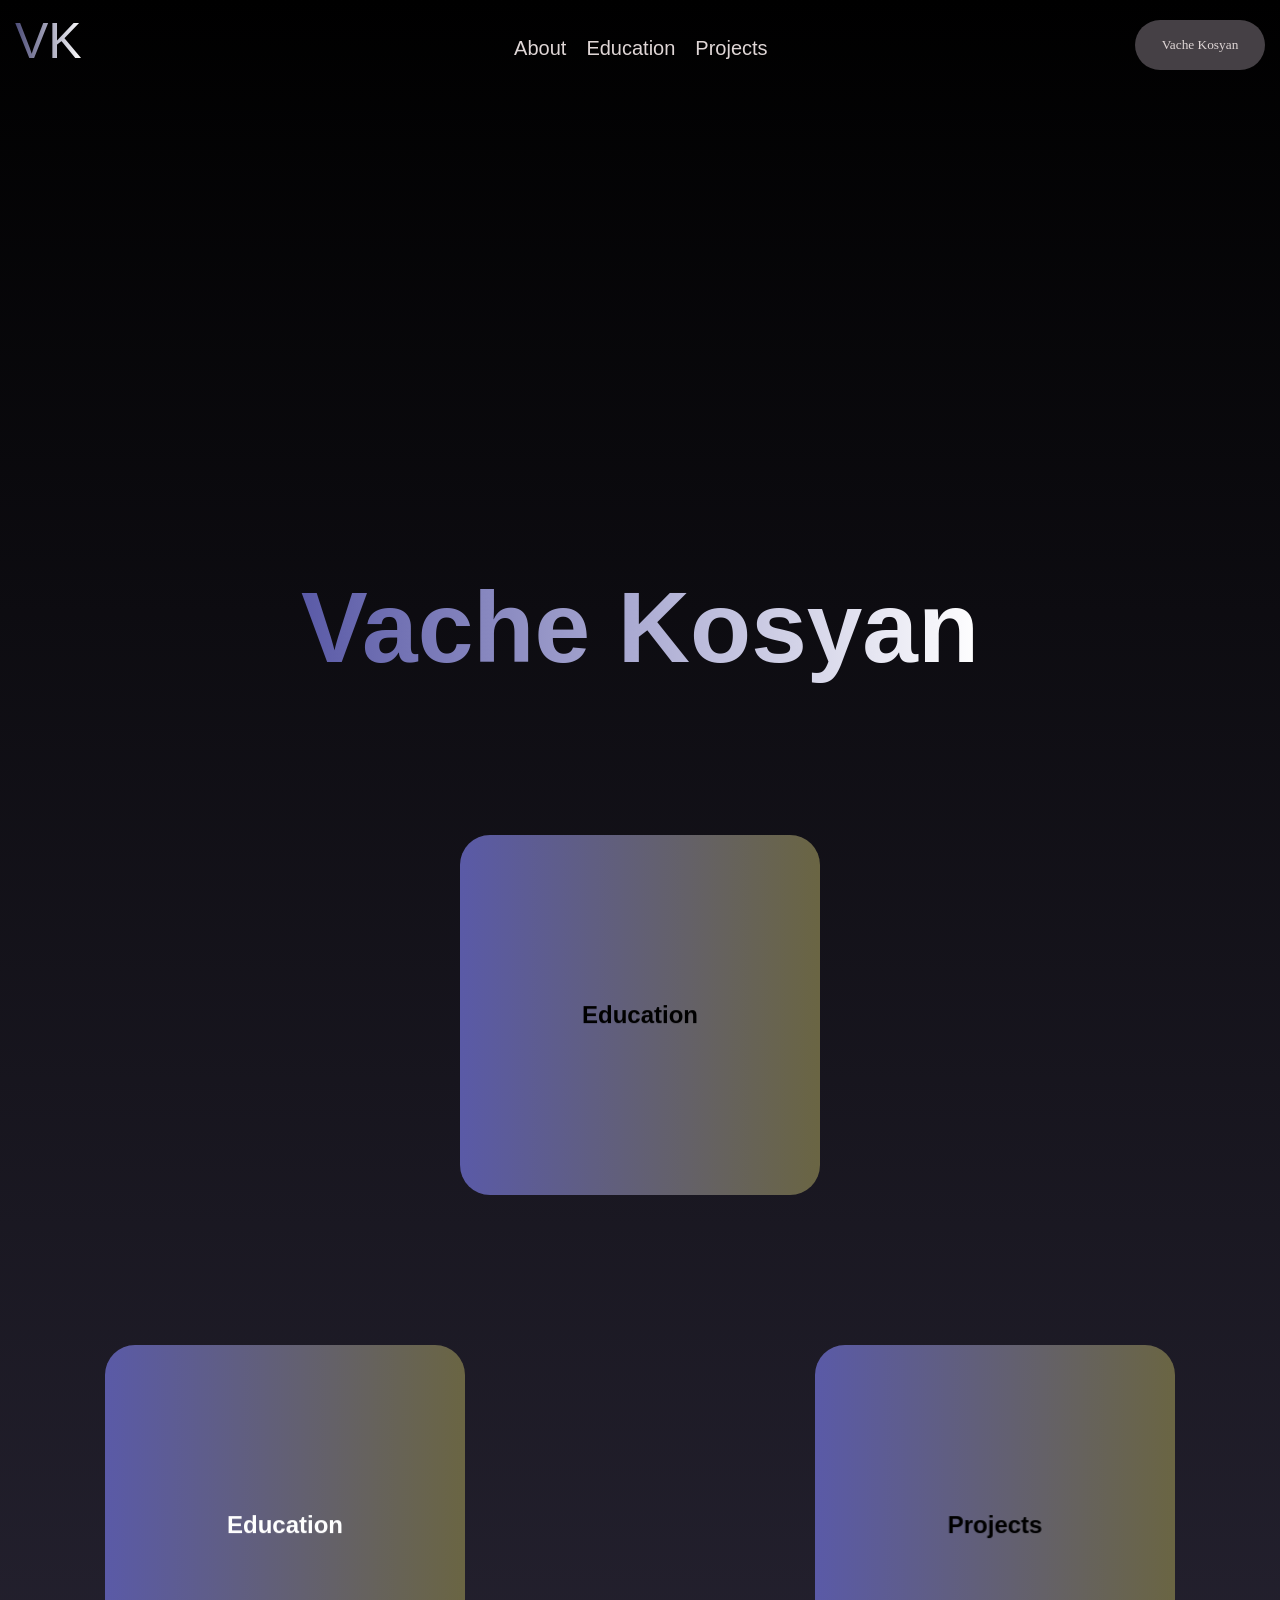
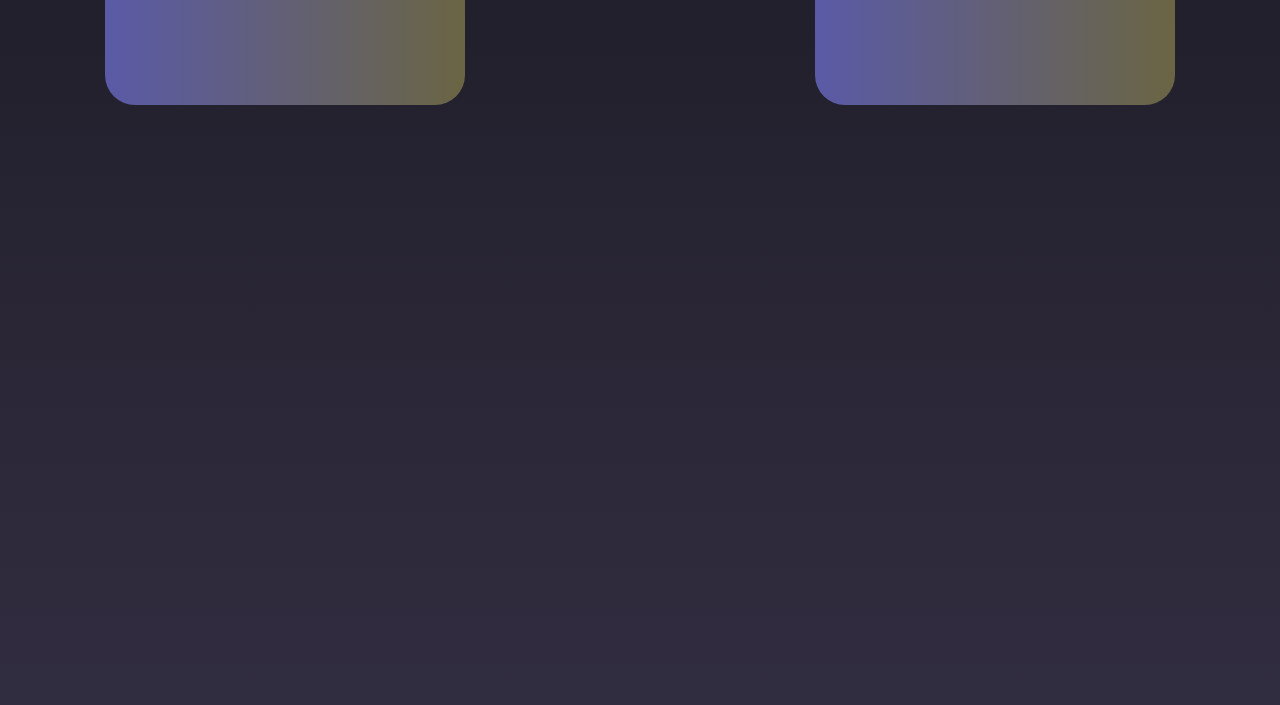
==== mainNav.html @ a5d09765 "Initial commit" ====
<!DOCTYPE html>
<html lang="en" class="dark">

    <head>

        <link href="CSS/mainNav.css" rel="stylesheet">
        <script src="JS/mainNav.js" defer></script>
    </head>
    
    <body>
        <div class="wrapper">

            
            
            <nav id="flexBoxNavOne">
                <span id="logo">
                    VK
                </span>
                
                <nav id="flexBoxNavTwo">

                        <button class="referenceButtons">
                            About
                        </button>
    
    
    
                        <button class="referenceButtons">
                            Education
                        </button>
    
                        
                        <button class="referenceButtons">
                            Projects
                        </button>            
                </nav>

                <button id="headerButton">
                    <span id="buttonText">Vache Kosyan</span>
                </button>  
            </nav>


                
                
            
            
            
            
            <main>
                     
                
                
                <section class="mainPortSection">
                    

                    <h1 class="largeName">
                        Vache Kosyan
                    </h1>
                    <div class="layoutHover">

                            <div class="layoutContainer">
                                <div class="educationSection">
                                    <h2 class="educationTitle">Education</h2>
                                </div>
                                    
                                <div class="backCard">
                                    <h2><strong>College</strong></h2>
                                    <p>I am enrolled full time at the University of Washington Bothell planning on majoring in Computer Science & Software Engineering in my Sophomore Year! Learn more about me <a href="HTML (Pages)/aboutMe.html">here</a>!</p>
                                </div>
                            </div>
                    </div>
                    
                    <div class="gridDisplaySubSections">
                        <div class="layoutHover">
                           

                            <div class="layoutContainer">
                                

                                <div class="aboutMeSection">
                                    <h2 class="aboutMeTitle">Education</h2>
                                </div>
                                
                                <div class="aboutMeBack">
                                    <h2>College</h2>
                                    <p>I am enrolled full time at the University of Washington Bothell planning on majoring in Computer Science & Software Engineering in my Sophomore Year!</p>
                                </div>
                            </div>
                                

                        </div>
                        <div class="layoutHover">
                            

                            <div class="layoutContainer">
    
                                <div class="articleSection">
                                    <h2 class="articleTitle">Projects</h2>
                                </div>
                                
                                <div class="articleSectionBack">
                                    <h2>Hello</h2>
                                    <p class="nameInformation">Lorem ipsum, dolor sit amet consectetur adipisicing elit. Obcaecati maiores aspernatur architecto ipsam earum nisi voluptate. Optio distinctio, iste asperiores ut excepturi odit accusamus nihil dolores nostrum? Aliquam, impedit voluptas. Lorem ipsum dolor sit, amet consectetur adipisicing elit. Veniam quo aperiam necessitatibus, ea sunt debitis cupiditate volupta</p>
                                </div>
                            </div>
                        </div>


                    </div>


                    



                </section>


                
                
                
            </main>
            
            
            <footer>
                
            </footer>
        </div>
        
    </body>
    <section>
        <div id="popoverLikeJS">
            <div class="faceTitle">

                <img id="faceImage" src="Images/OIP.jpg" alt="A circular picture of my face">
                
                
                <h1 class="popoverTitle">Vache Kosyan</h1>
            </div>
    
            <h2 class="popoverStatus">Full-Stack Developer</h2>
            <p class="popoverAboutMe">I am a professional full-stack developer and LLM innovator. I focus on connective full-stack expertise with minimal use of LLMs</p>
        </div>

    </section>


</html>
---- CSS/mainNav.css ----
*{
    box-sizing: border-box;
}


@layer reset{
   
    body{
        margin: 0;
    }
    
    body, html{
        overflow-y:scroll;
        scrollbar-width: none;
    }

    
    
}



img{
    display: block;
    max-inline-size: 100%;
    margin-inline: auto;
}


.wrapper{
    background: linear-gradient(180deg, black, rgb(49, 45, 64));
    width: 100dvw;
    filter: blur(0);
    transition: filter 1s ease;
    display: flex;
    gap: 500px;
    flex-direction: column;
    

   
}

.wrapper.blur{
    filter:blur(4px);
    transition: filter 1s ease;
}


#flexBoxNavOne{
    display: flex;
    justify-content:space-between;
    align-items: flex-end;
    height: 70px;
    
}


#flexBoxNavOne > :first-child{
    margin-left: 15px;
    
}

#flexBoxNavOne > :nth-child(2){
    margin-bottom: 10px;
    margin-left: 65px;
}

#flexBoxNavOne > :nth-child(3){
    margin-right: 15px;
    
}



#flexBoxNavTwo{
    display: flex;
    gap: 20px;
    
}





.referenceButtons{
    border: 0;
    padding: 0;
    background-color: inherit;
    color: rgb(223, 214, 214);
    font-size: 20px;
    transform: scale(1);
    
    

}




.aboutMeButton{
    background-color: red;
}

#logo{
    background: linear-gradient(90deg, rgb(76, 76, 119), white);
    background-clip: text;
    color: transparent;
    font-size: 50px;
    font-family: 'Gill Sans', 'Gill Sans MT', Calibri, 'Trebuchet MS', sans-serif;
    
}

#headerButton 
{
    
    
    background-color: rgb(69,64,69);
    border: 0;
    margin:0;
    width: 130px;
    height:50px;
    border-radius: 30px;
    padding: 1px 6px;
    transform: scale(1);
    transition: transform 2s ease-out,
                background-color 2s ease;
    
                
                
}
            
#headerButton.open{
    background-color: #a86f32;
    
}
#headerButton #buttonText{
    color: rgb(223, 214, 214);
    font-family: serif;
}




main{
    position: relative;
    left: 50vw;
    transform: translateX(-50%);
    
}



.mainPortSection{
    display: flex;
    flex-direction: column;
    gap: 150px;
    align-items: center;
    font-family: sans-serif;
    margin-bottom: 100px;

}


.mainPortSection .largeName{
    font-size: 100px;
    margin: 0;
    background: linear-gradient(90deg, rgb(90, 90, 167), white);
    background-clip: text;
    color: transparent;
    
}


.mainPortSection .gridDisplaySubSections{
    display: flex;
    width: 100vw;
    justify-content: center;
    gap: 350px;
    flex-wrap: wrap;
    
}








.layoutContainer{
    text-align: center;
    background: linear-gradient(90deg, rgb(90, 90, 167), rgb(106, 101, 67));
    border-radius: 30px;
    max-width: 360px;
    min-width: 360px;
    min-height: 360px;
    max-height: 360px;
    padding: 40px;
    transform: rotateY(0deg);
    transition: transform 0.65s ease;
    transform-style: preserve-3d;
    
    
    


}


.layoutContainer > :first-child{
    position: absolute;
    top: 50%;
    left: 50%;
    transform: translate(-50%,-50%);
    
    
}



.layoutContainer.open{
    transform: rotateY(180deg);
    transition: transform 0.65s ease;
}






.layoutContainer > *{
    backface-visibility: hidden;
}

.layoutContainer > :nth-child(2) p{
    line-height: 1.5;
    font-weight: 600;
    color: white;
}



.layoutContainer > :nth-child(2){
    width: 280px;
    position: absolute;
    top: 50%;
    transform: rotateY(180deg) translateY(-50%);
}



.layoutContainer.shadow{
    box-shadow: 0 0 50px rgb(216, 216, 230);
    transition: box-shadow 0.35s ease;
}


.layoutHover:hover{
    transform: scale(1.05);
    cursor: pointer;
}





.mainPortSection .aboutMeTitle{
    color: white;
}

.mainPortSection .nameInformation{
    color: white;

}




/**Psuedo Classes*/
#headerButton:hover{
    background-color: #a86f32;
    transform: scale(1.05);
    transition: transform 2s ease-out,
                background-color 2s ease;
    cursor: pointer;
}

.referenceButtons:hover{
    cursor: pointer;
    transform: scale(1.1);
    
}


a{
    color: blue;
}
a:hover{
    color: rgb(233, 234, 241);
   
}


a:focus{
    color: rgb(159, 6, 247);
}

a:active{
    color: black;
}




/*POPOVER SECTIONS*/

#popoverLikeJS *{
    margin: 0;
}
#popoverLikeJS{
    position: absolute;
    text-align: center;
    top: 50vh;
    left: 50vw;
    transform: translate(-50%, -50%);
    padding: 20px;
    height: 370px;
    max-width: 370px;
    min-width: 370px;
    background: linear-gradient(90deg, rgb(61, 52, 104), rgb(97, 89, 125));
    opacity: 0;
    transition: opacity 0.35s ease;
    border-radius: 30px;
    pointer-events: none;
    font-family: sans-serif;
    display: flex;
    flex-direction: column;
    align-items: center;
    gap: 10px;
    
    
}
#popoverLikeJS.open{
    opacity: 1;
    transition: opacity 0.35s ease;
    pointer-events: all;
    

}

#popoverLikeJS .faceTitle{
    margin-top: 10px;
    color: rgb(135, 135, 202);
    display: flex;
    flex-direction: column;
    align-items: center;
    gap: 12px;
    font-size: 18px;
    
    
    
    
}

#popoverLikeJS #faceImage{
    
    width: 70px;
    clip-path: circle(35px);
}






#popoverLikeJS .popoverStatus{
    color: rgb(255, 120, 30);
    margin-bottom: 25px;
    font-size: 18px;
    
}

#popoverLikeJS .popoverAboutMe{
    font-weight: 600;
    color: white;
    line-height: 1.5;
    width: 300px;
}
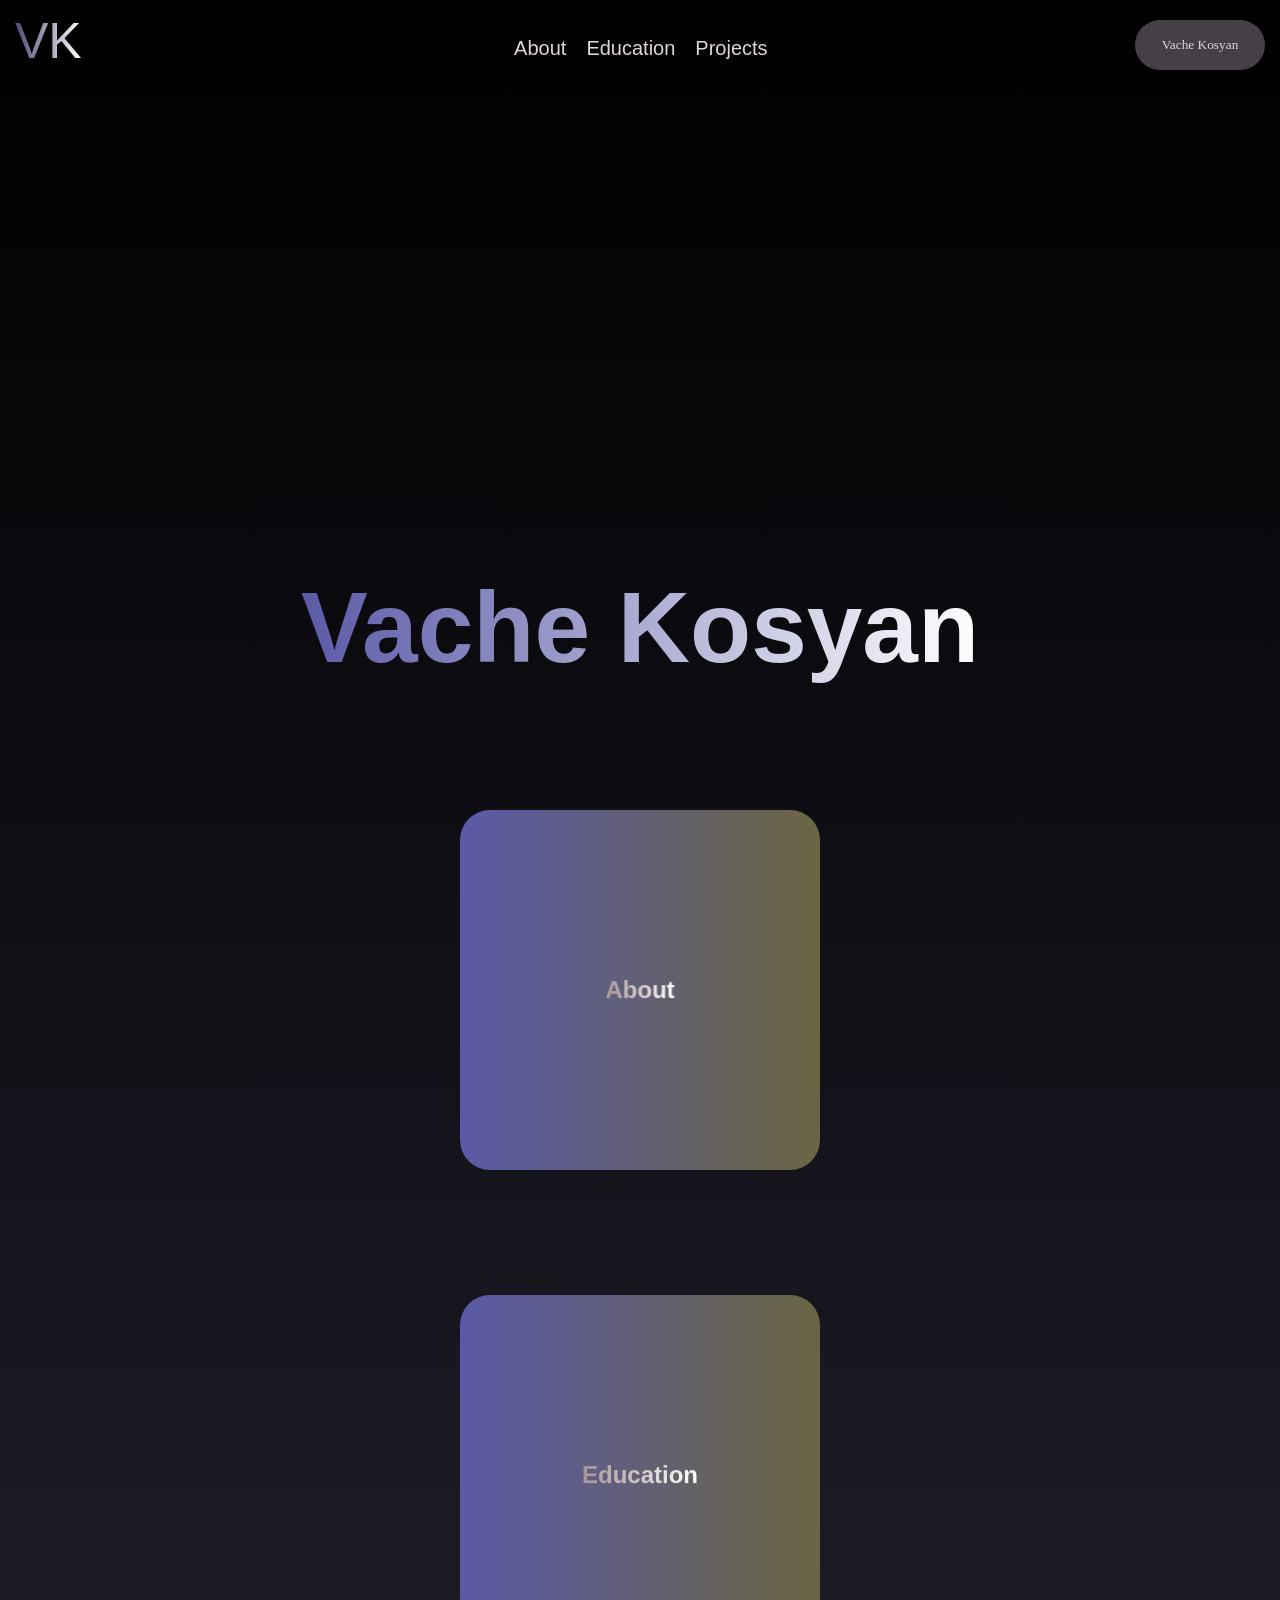
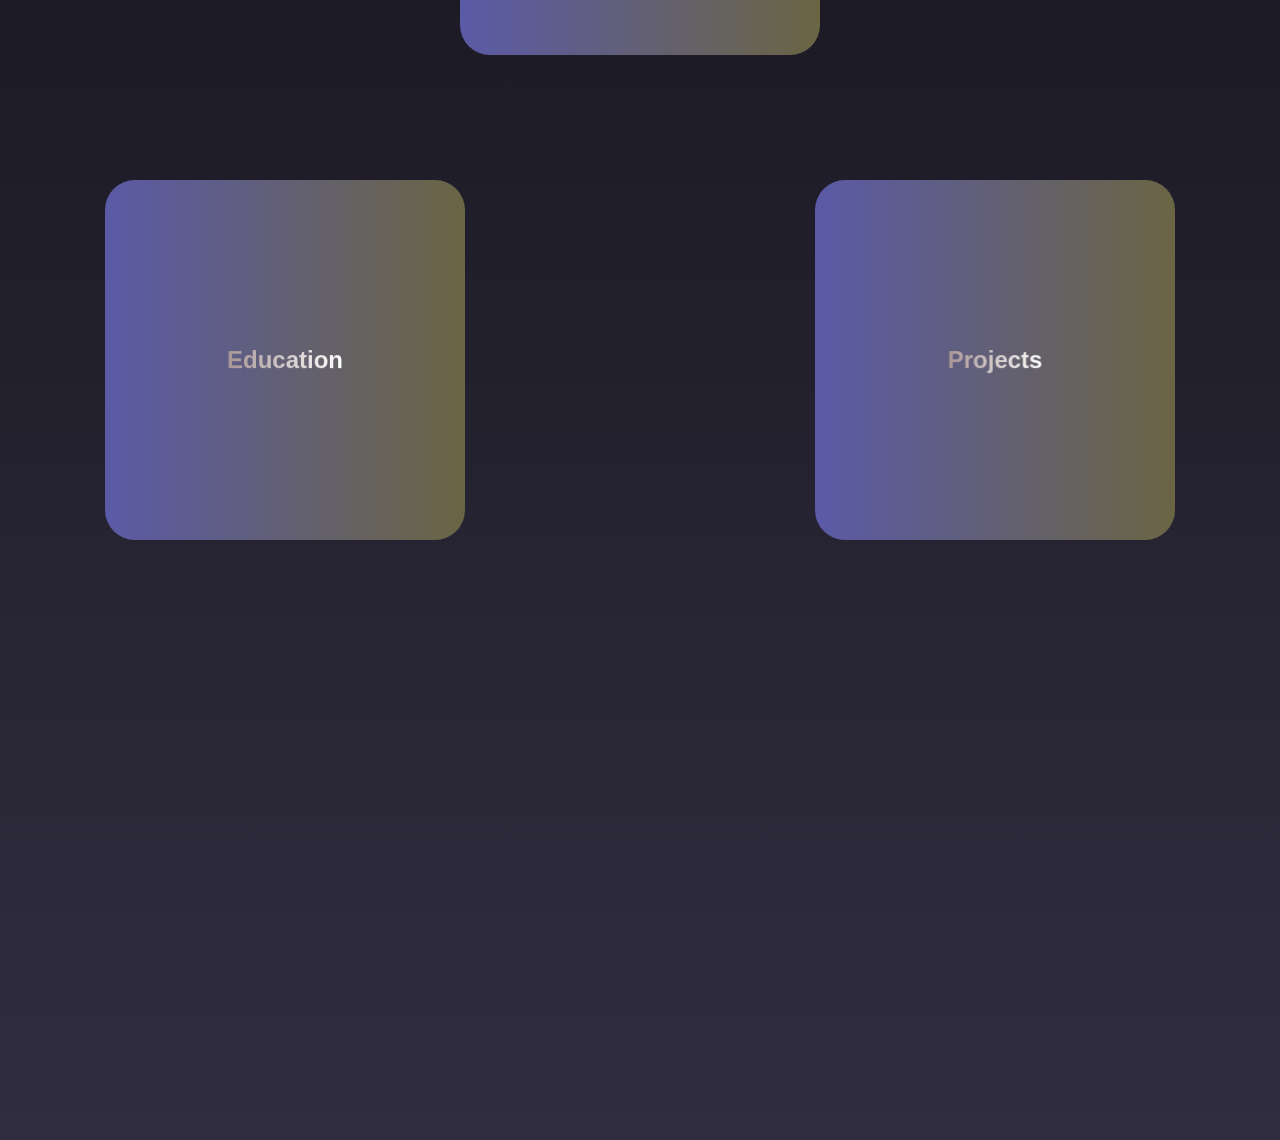
==== commit 327455d1: "Added another card as a flex container" ====
--- a/mainNav.html
+++ b/mainNav.html
@@ -57,18 +57,35 @@
                     <h1 class="largeName">
                         Vache Kosyan
                     </h1>
-                    <div class="layoutHover">
+                    <div class="flexRowFirst">
 
-                            <div class="layoutContainer">
-                                <div class="educationSection">
-                                    <h2 class="educationTitle">Education</h2>
+                        <div class="layoutHover">
+    
+                                <div class="layoutContainer">
+                                    <div class="aboutSection">
+                                        <h2 class="aboutTitle">About</h2>
+                                    </div>
+                                        
+                                    <div class="aboutBack">
+                                        <h2><strong>Welcome.</strong></h2>
+                                        <p>Welcome to my tech-portfolio. This is a constantly changing portfolio, meaning it best reflects my life. I hope you enjoy my usage of modern ui elements, layouts, colors. Most importantly, I hope you enjoy learning about me.</p>
+                                    </div>
                                 </div>
-                                    
-                                <div class="backCard">
-                                    <h2><strong>College</strong></h2>
-                                    <p>I am enrolled full time at the University of Washington Bothell planning on majoring in Computer Science & Software Engineering in my Sophomore Year! Learn more about me <a href="HTML (Pages)/aboutMe.html">here</a>!</p>
+                        </div>
+    
+                        <div class="layoutHover">
+    
+                                <div class="layoutContainer">
+                                    <div class="educationSection">
+                                        <h2 class="educationTitle">Education</h2>
+                                    </div>
+                                        
+                                    <div class="backCard">
+                                        <h2><strong>College</strong></h2>
+                                        <p>I am enrolled full time at the University of Washington Bothell planning on majoring in Computer Science & Software Engineering in my Sophomore Year! Learn more about me <a href="HTML (Pages)/aboutMe.html">here</a>!</p>
+                                    </div>
                                 </div>
-                            </div>
+                        </div>
                     </div>
                     
                     <div class="gridDisplaySubSections">
--- a/CSS/mainNav.css
+++ b/CSS/mainNav.css
@@ -39,6 +39,8 @@
 
    
 }
+
+
 
 .wrapper.blur{
     filter:blur(4px);
@@ -153,7 +155,7 @@
 .mainPortSection{
     display: flex;
     flex-direction: column;
-    gap: 150px;
+    gap: 125px;
     align-items: center;
     font-family: sans-serif;
     margin-bottom: 100px;
@@ -169,6 +171,13 @@
     color: transparent;
     
 }
+
+.mainPortSection .flexRowFirst{
+    display: flex;
+    flex-direction: column;
+    gap: 125px;
+}
+
 
 
 .mainPortSection .gridDisplaySubSections{
@@ -212,9 +221,21 @@
     top: 50%;
     left: 50%;
     transform: translate(-50%,-50%);
-    
-    
-}
+    background: linear-gradient(270deg, white, rgb(168, 150, 150));
+    background-clip: text;
+    color: transparent;
+    
+    
+    
+}
+
+.layoutContainer > :nth-child(2) > :first-child{
+    color: black;
+}
+
+
+
+
 
 
 
@@ -264,14 +285,7 @@
 
 
 
-.mainPortSection .aboutMeTitle{
-    color: white;
-}
-
-.mainPortSection .nameInformation{
-    color: white;
-
-}
+
 
 
 
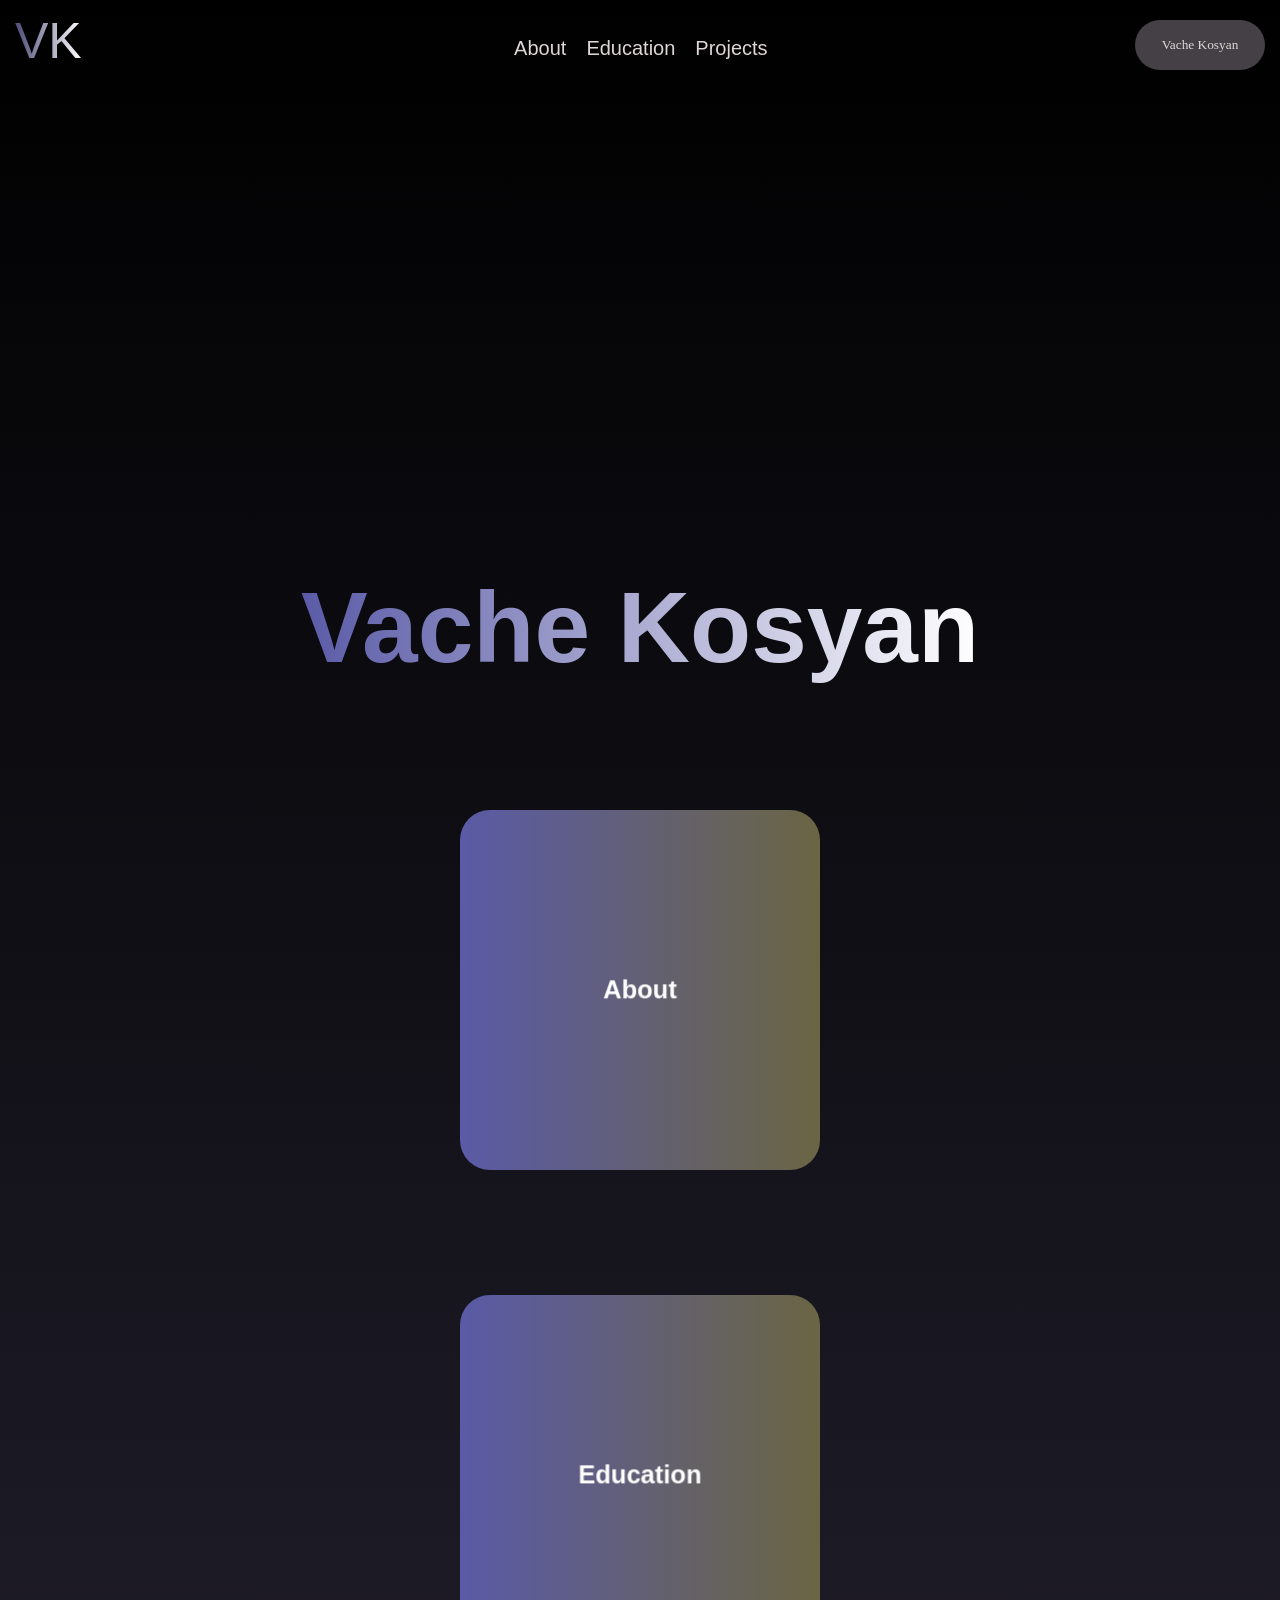
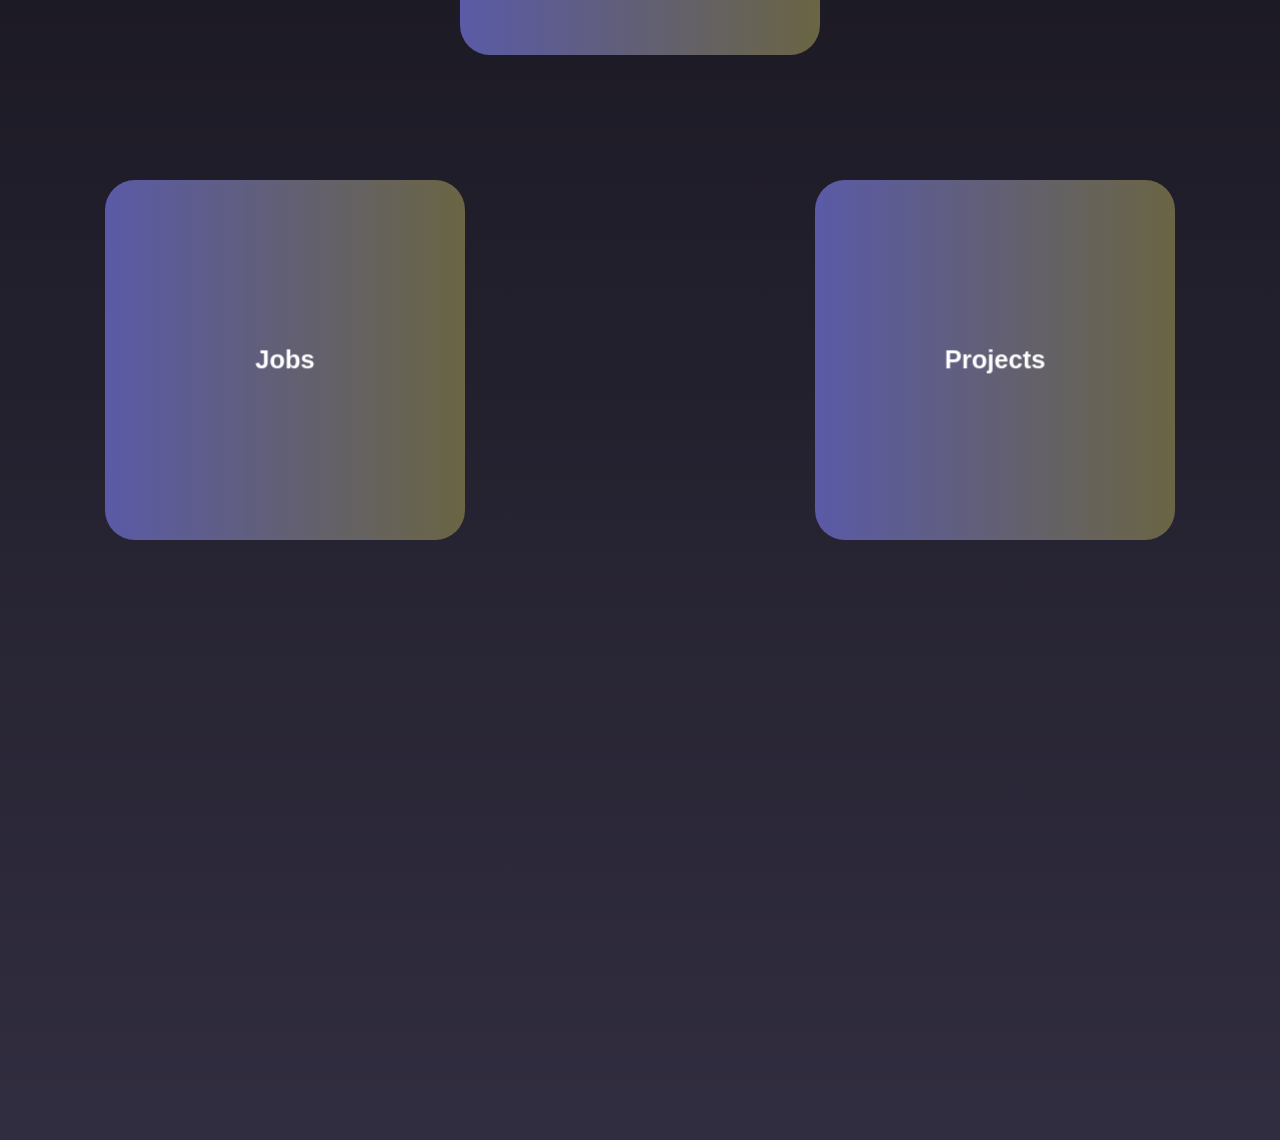
==== commit 4e827266: "Added my own profile picture at popover with zoom-in and zoom-out" ====
--- a/mainNav.html
+++ b/mainNav.html
@@ -96,7 +96,7 @@
                                 
 
                                 <div class="aboutMeSection">
-                                    <h2 class="aboutMeTitle">Education</h2>
+                                    <h2 class="aboutMeTitle">Jobs</h2>
                                 </div>
                                 
                                 <div class="aboutMeBack">
@@ -118,7 +118,7 @@
                                 
                                 <div class="articleSectionBack">
                                     <h2>Hello</h2>
-                                    <p class="nameInformation">Lorem ipsum, dolor sit amet consectetur adipisicing elit. Obcaecati maiores aspernatur architecto ipsam earum nisi voluptate. Optio distinctio, iste asperiores ut excepturi odit accusamus nihil dolores nostrum? Aliquam, impedit voluptas. Lorem ipsum dolor sit, amet consectetur adipisicing elit. Veniam quo aperiam necessitatibus, ea sunt debitis cupiditate volupta</p>
+                                    <p class="nameInformation">Website <a class="repeat">Portfolio</a> Design</p>
                                 </div>
                             </div>
                         </div>
@@ -150,7 +150,7 @@
         <div id="popoverLikeJS">
             <div class="faceTitle">
 
-                <img id="faceImage" src="Images/OIP.jpg" alt="A circular picture of my face">
+                <img id="faceImage" src="Images/portFaceSq.png" alt="A circular picture of my face">
                 
                 
                 <h1 class="popoverTitle">Vache Kosyan</h1>
@@ -160,6 +160,9 @@
             <p class="popoverAboutMe">I am a professional full-stack developer and LLM innovator. I focus on connective full-stack expertise with minimal use of LLMs</p>
         </div>
 
+
+        
+
     </section>
 
 
--- a/CSS/mainNav.css
+++ b/CSS/mainNav.css
@@ -22,7 +22,6 @@
 
 img{
     display: block;
-    max-inline-size: 100%;
     margin-inline: auto;
 }
 
@@ -172,6 +171,8 @@
     
 }
 
+
+
 .mainPortSection .flexRowFirst{
     display: flex;
     flex-direction: column;
@@ -200,6 +201,7 @@
     text-align: center;
     background: linear-gradient(90deg, rgb(90, 90, 167), rgb(106, 101, 67));
     border-radius: 30px;
+    animation: shift 5s ease infinite;
     max-width: 360px;
     min-width: 360px;
     min-height: 360px;
@@ -216,18 +218,25 @@
 }
 
 
+
+
 .layoutContainer > :first-child{
     position: absolute;
     top: 50%;
     left: 50%;
     transform: translate(-50%,-50%);
-    background: linear-gradient(270deg, white, rgb(168, 150, 150));
+    background: white;
     background-clip: text;
+    background-size: 200%;
     color: transparent;
-    
-    
-    
-}
+    animation: colShift 5s ease infinite;
+    font-size: 17px;
+    
+    
+    
+}
+
+
 
 .layoutContainer > :nth-child(2) > :first-child{
     color: black;
@@ -280,6 +289,8 @@
     transform: scale(1.05);
     cursor: pointer;
 }
+
+
 
 
 
@@ -379,9 +390,26 @@
 #popoverLikeJS #faceImage{
     
     width: 70px;
-    clip-path: circle(35px);
-}
-
+    height: 70px;
+    border-radius: 50%;
+    background-color: blue;
+}
+
+
+#popoverLikeJS #faceImage:hover{
+    cursor: zoom-in;
+    transform: scale(1.05);
+    
+}
+
+#popoverLikeJS #faceImage.open{
+    cursor: zoom-out;
+    position: absolute;
+    top: 50%;
+    transform: translateY(-50%);
+    width: 700px;
+    height: 700px;
+}
 
 
 
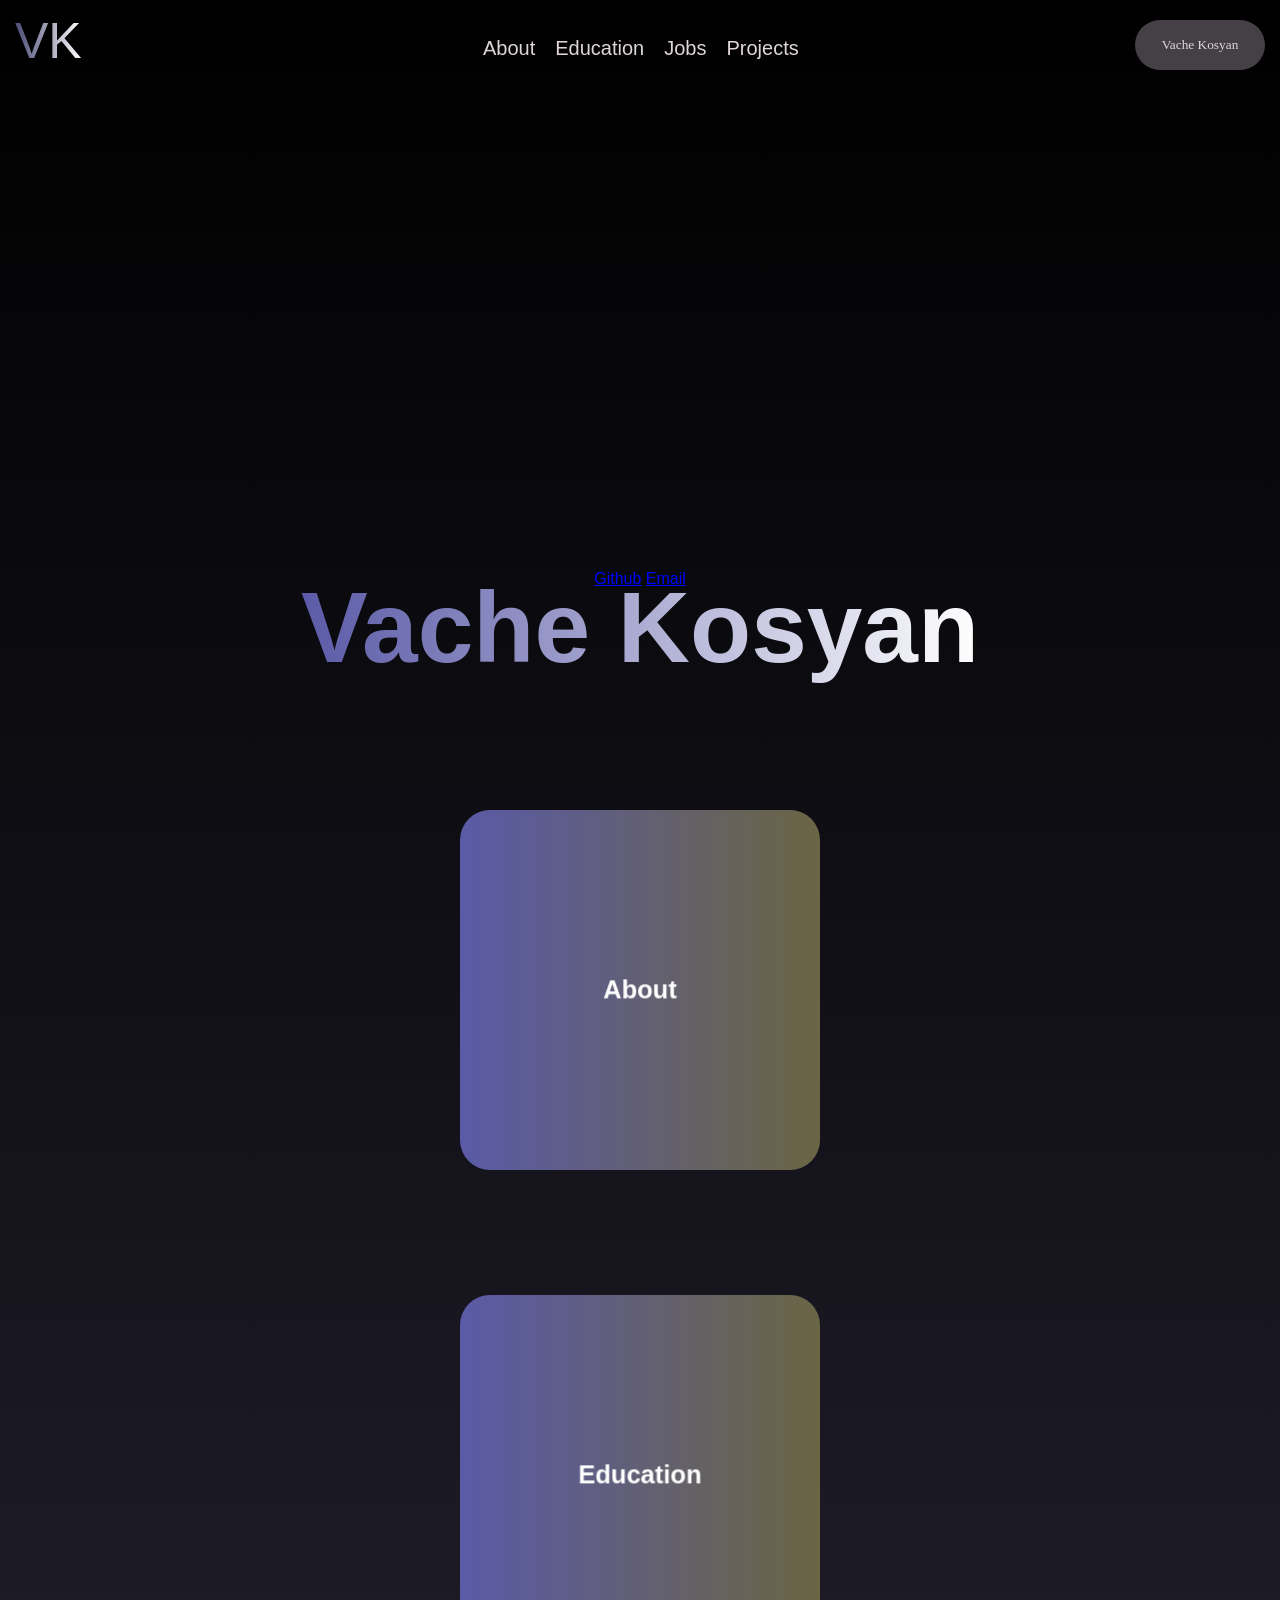
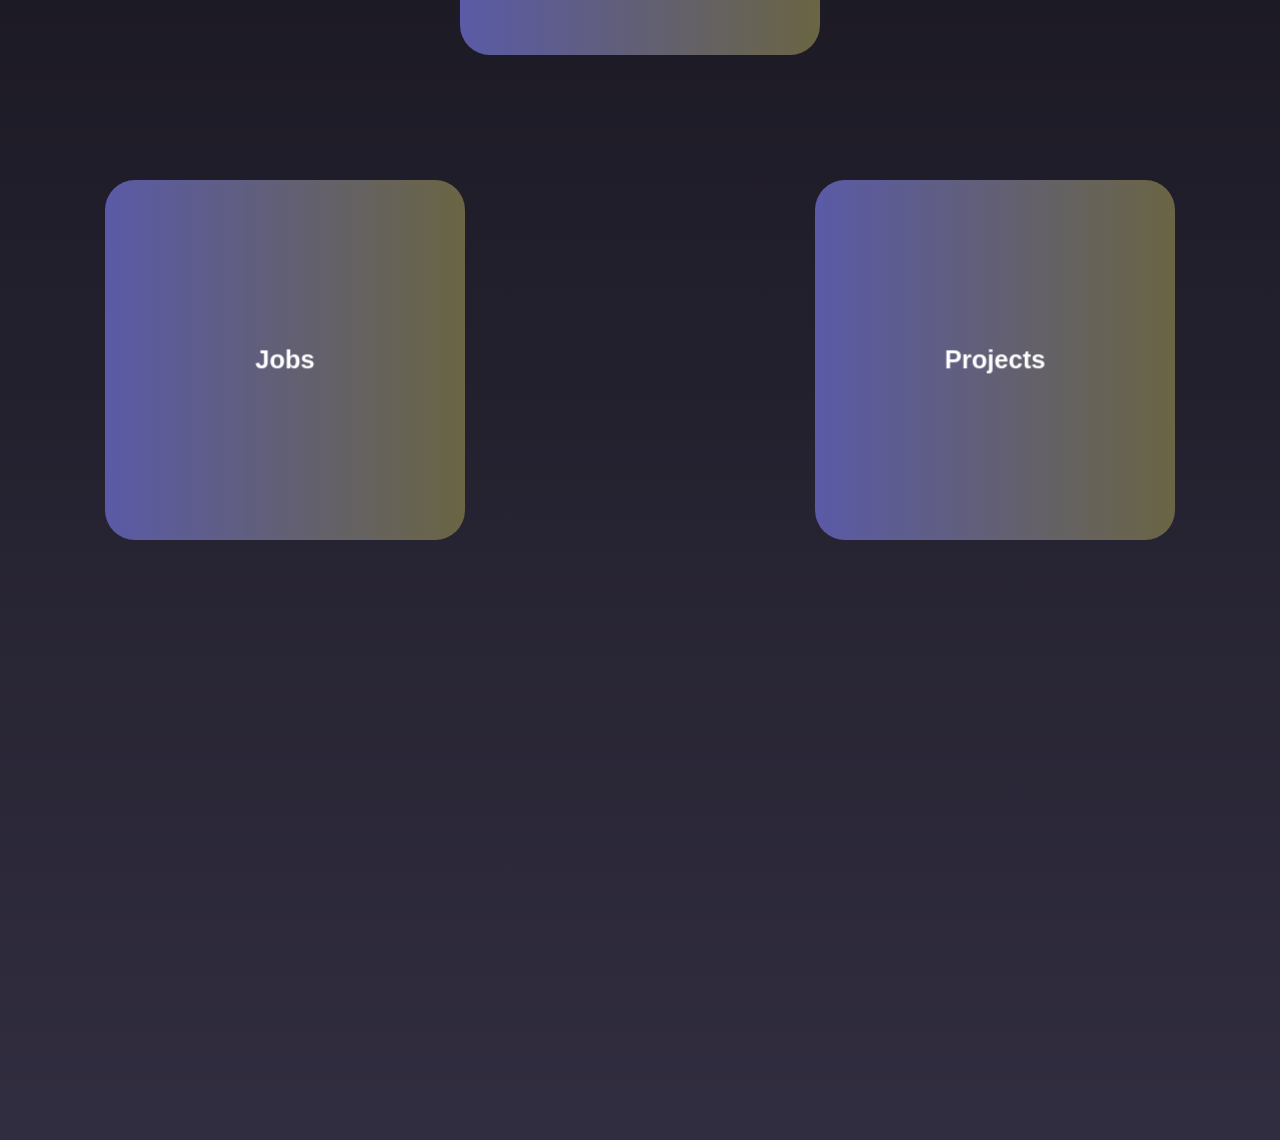
==== commit 4ff0a796: "Considering a hover contacts effect" ====
--- a/mainNav.html
+++ b/mainNav.html
@@ -31,8 +31,12 @@
     
                         
                         <button class="referenceButtons">
+                            Jobs
+                        </button>
+                        
+                        <button class="referenceButtons">
                             Projects
-                        </button>            
+                        </button>           
                 </nav>
 
                 <button id="headerButton">
@@ -54,9 +58,18 @@
                 <section class="mainPortSection">
                     
 
-                    <h1 class="largeName">
-                        Vache Kosyan
-                    </h1>
+
+                            <div class="contacts">
+                                <a href="something">Github</a>
+                                <a href="anotherSometg">Email</a>
+                                
+                            </div>
+                            <h1 class="largeName">
+                                Vache Kosyan
+                            </h1>
+                            
+                            
+                    
                     <div class="flexRowFirst">
 
                         <div class="layoutHover">
@@ -67,7 +80,7 @@
                                     </div>
                                         
                                     <div class="aboutBack">
-                                        <h2><strong>Welcome.</strong></h2>
+                                        <h2><strong>Welcome</strong></h2>
                                         <p>Welcome to my tech-portfolio. This is a constantly changing portfolio, meaning it best reflects my life. I hope you enjoy my usage of modern ui elements, layouts, colors. Most importantly, I hope you enjoy learning about me.</p>
                                     </div>
                                 </div>
@@ -82,7 +95,7 @@
                                         
                                     <div class="backCard">
                                         <h2><strong>College</strong></h2>
-                                        <p>I am enrolled full time at the University of Washington Bothell planning on majoring in Computer Science & Software Engineering in my Sophomore Year! Learn more about me <a href="HTML (Pages)/aboutMe.html">here</a>!</p>
+                                        <p>I am enrolled full time at the University of Washington Bothell planning on majoring in Computer Science & Software Engineering in my Sophomore Year! Vist my <a href="uwb.edu">school</a>!</p>
                                     </div>
                                 </div>
                         </div>
@@ -100,8 +113,8 @@
                                 </div>
                                 
                                 <div class="aboutMeBack">
-                                    <h2>College</h2>
-                                    <p>I am enrolled full time at the University of Washington Bothell planning on majoring in Computer Science & Software Engineering in my Sophomore Year!</p>
+                                    <h2>Tutoring</h2>
+                                    <p>I'm actively seeking K-12 computer science tutoring opportunities, especially those focused on Java. I'm also confidently open to career advice and job leads related to tutoring.</p>
                                 </div>
                             </div>
                                 
@@ -117,8 +130,8 @@
                                 </div>
                                 
                                 <div class="articleSectionBack">
-                                    <h2>Hello</h2>
-                                    <p class="nameInformation">Website <a class="repeat">Portfolio</a> Design</p>
+                                    <h2>Evolving</h2>
+                                    <p class="nameInformation">I have multiple front-end projects including this tech-portfolio and it's related websites. I plan on building a full-stack grading-system app. I am recusivly enhancing each of my projects.</p>
                                 </div>
                             </div>
                         </div>
@@ -157,7 +170,7 @@
             </div>
     
             <h2 class="popoverStatus">Full-Stack Developer</h2>
-            <p class="popoverAboutMe">I am a professional full-stack developer and LLM innovator. I focus on connective full-stack expertise with minimal use of LLMs</p>
+            <p class="popoverAboutMe">I am a professional full-stack developer. I focus on enhancing unique & modern applications and websites</p>
         </div>
 
 
--- a/CSS/mainNav.css
+++ b/CSS/mainNav.css
@@ -161,6 +161,10 @@
 
 }
 
+.contacts{
+    position: absolute;
+}
+
 
 .mainPortSection .largeName{
     font-size: 100px;
@@ -170,6 +174,7 @@
     color: transparent;
     
 }
+
 
 
 
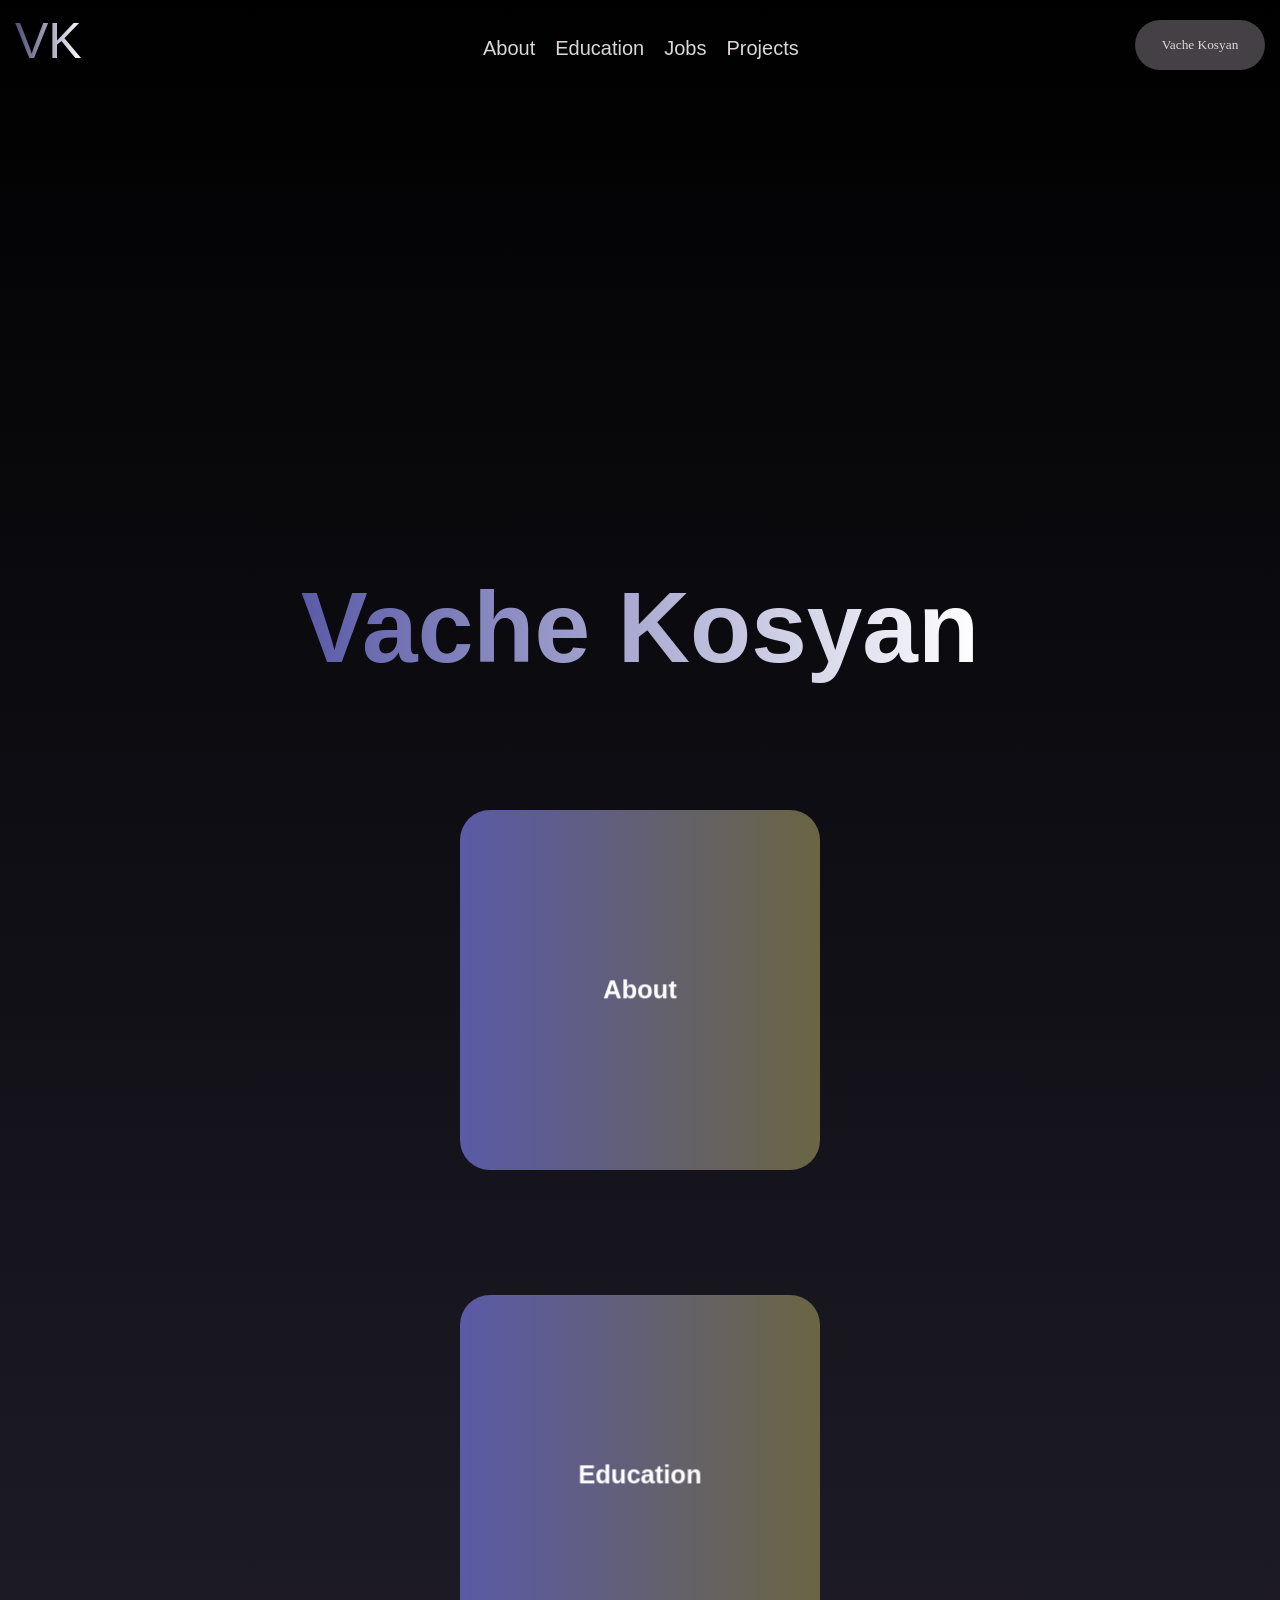
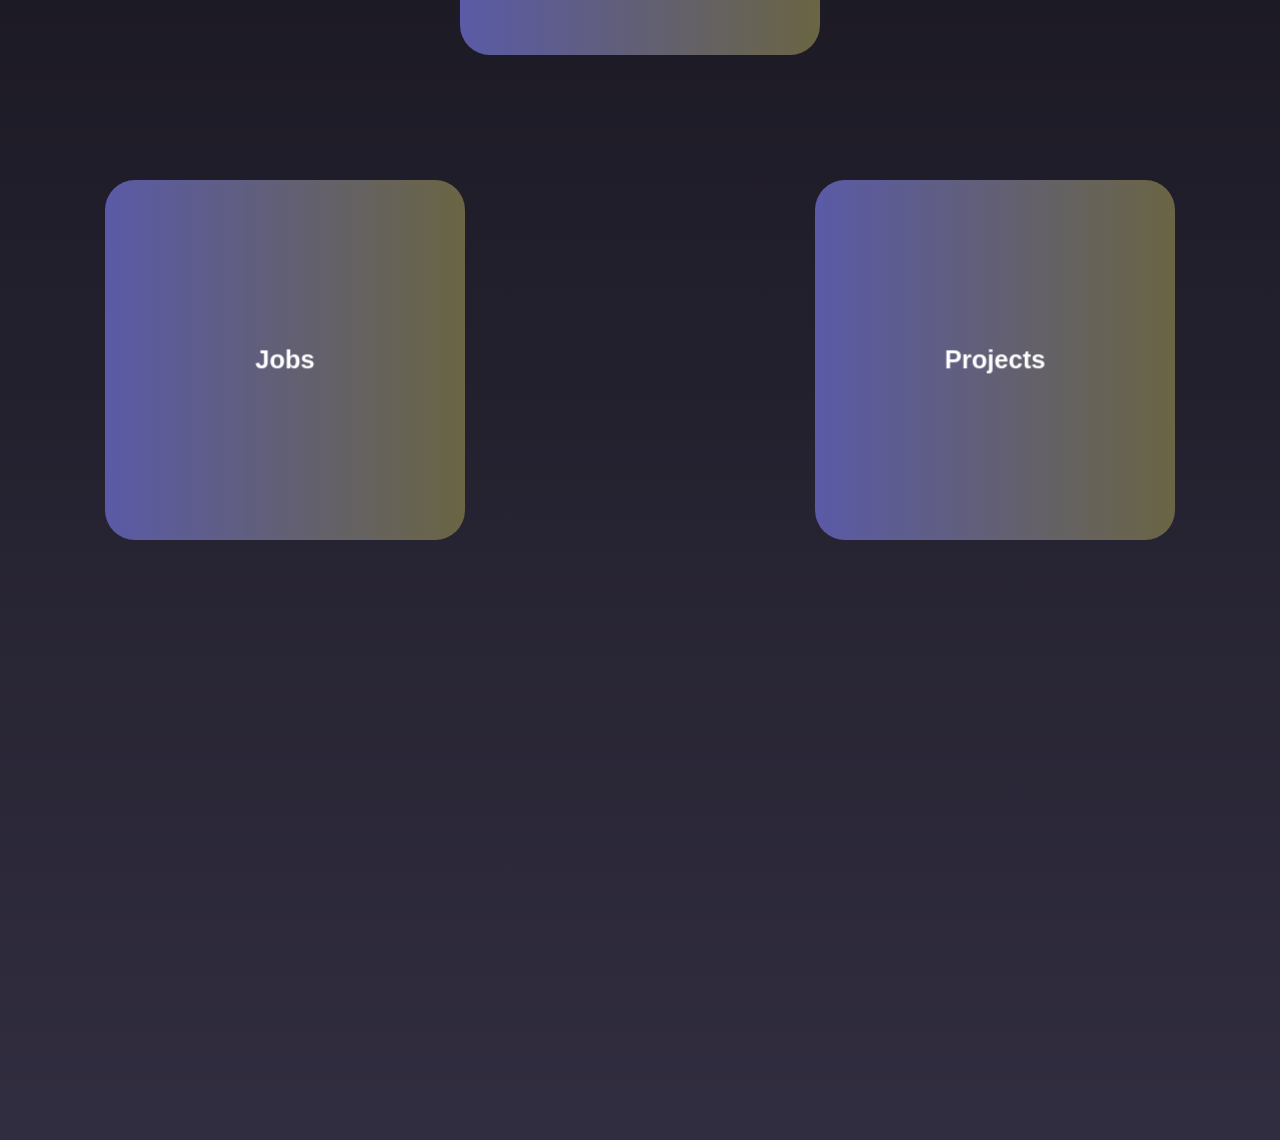
==== commit 3e904f3a: "Removed the contact hover effect" ====
--- a/mainNav.html
+++ b/mainNav.html
@@ -59,14 +59,10 @@
                     
 
 
-                            <div class="contacts">
-                                <a href="something">Github</a>
-                                <a href="anotherSometg">Email</a>
-                                
-                            </div>
-                            <h1 class="largeName">
-                                Vache Kosyan
-                            </h1>
+                            
+                    <h1 class="largeName">
+                        Vache Kosyan
+                    </h1>
                             
                             
                     
--- a/CSS/mainNav.css
+++ b/CSS/mainNav.css
@@ -161,9 +161,6 @@
 
 }
 
-.contacts{
-    position: absolute;
-}
 
 
 .mainPortSection .largeName{
